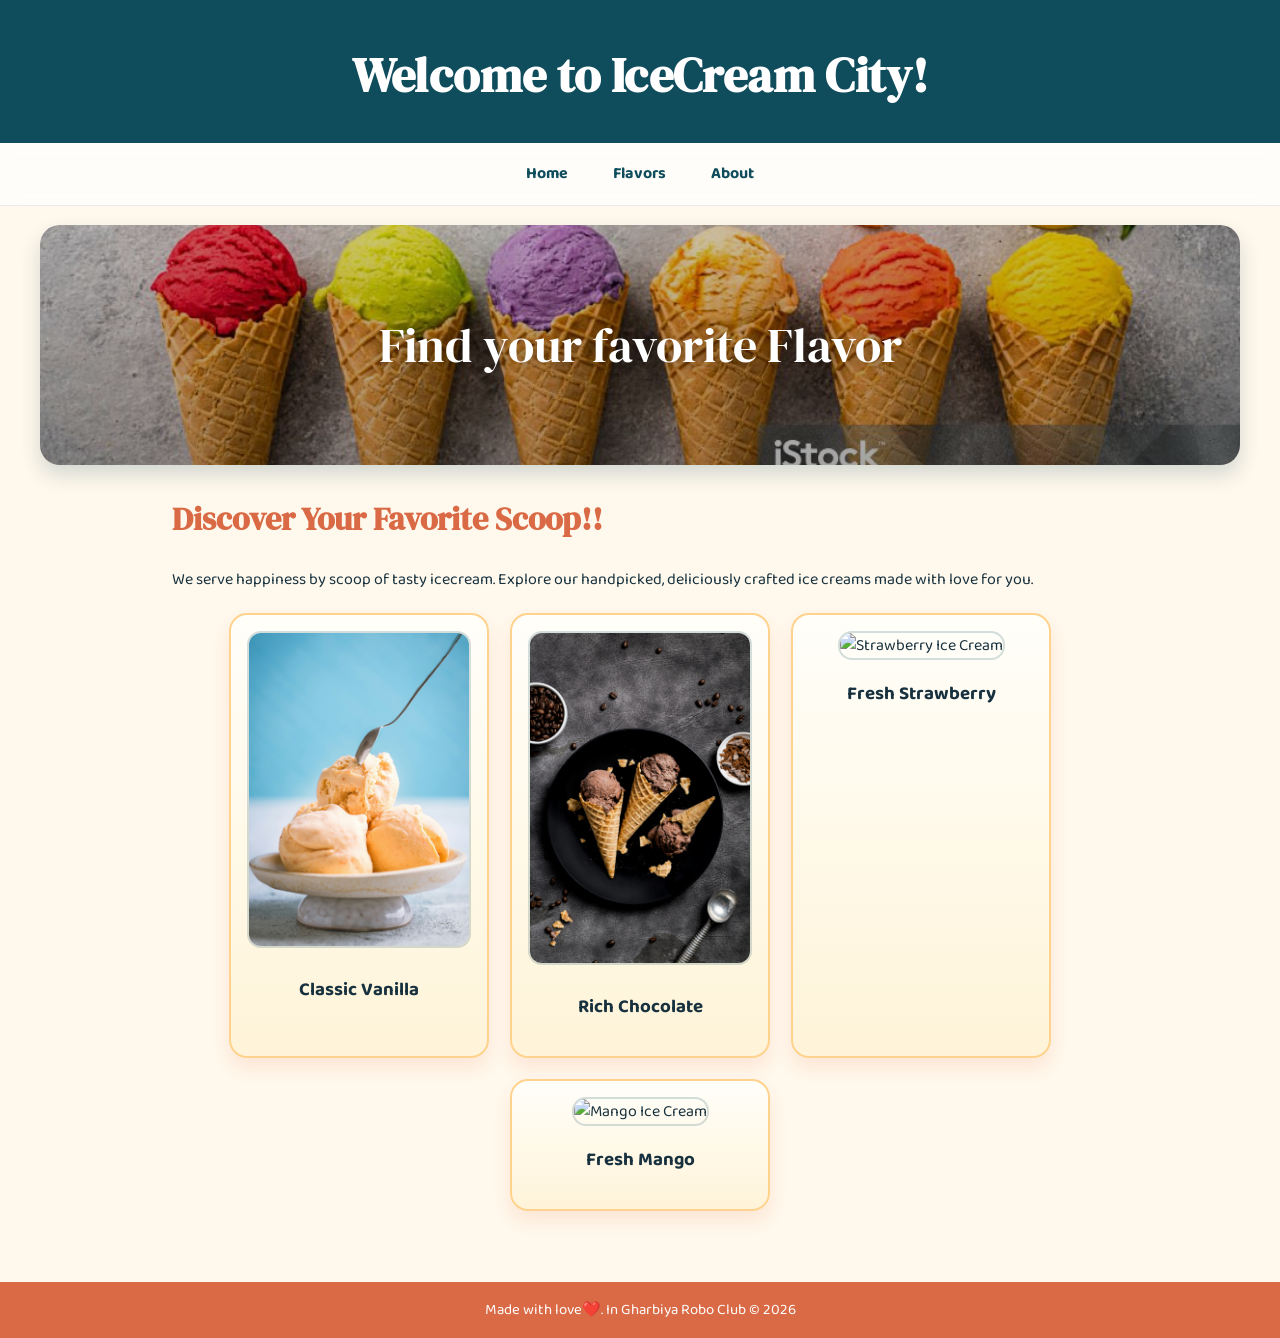
==== index.html @ bb390288 "Add files via upload" ====
<!DOCTYPE html>

<html lang="en">
<head>

  <meta charset="UTF-8">
  <title>Home</title>

  <link rel="icon" type="image/png" href="favicon.ico">

  <link rel="stylesheet" href="styles.css">


</head>
<body>
  

  <header>
    <h1>Welcome to IceCream City!</h1>
  </header>


  <nav>
    <a href="index.html">Home</a>
    <a href="flavors.html">Flavors</a>
    <a href="about.html">About</a>
  </nav>

  <div class="hero">Find your favorite Flavor</div>

  <div class="container">

    <h2>Discover Your Favorite Scoop!!</h2>
    
    <p>We serve happiness by scoop of tasty icecream. Explore our handpicked, deliciously crafted ice creams made with love for you.</p>
    <div class="grid">

      <div class="card">
        <img src="vanillia.jpg" alt="Vanilla Ice Cream" class="ice-cream">
        <h3>Classic Vanilla</h3>
      </div>

      <div class="card">
        <img src="chocolate.jpg" alt="Chocolate Ice Cream" class="ice-cream">
        <h3>Rich Chocolate</h3>
      </div>

      <div class="card">
        <img src="strawberry.jpg" alt="Strawberry Ice Cream" class="ice-cream">
        <h3>Fresh Strawberry</h3>
      </div>

      <div class="card">
        <img src="mango.jpg" alt="Mango Ice Cream" class="ice-cream">
        <h3>Fresh Mango</h3>
      </div>
    </div>
  </div>


  <footer>
    Made with love❤️. In Gharbiya Robo Club &copy; 2026
  </footer>
  
</body>
</html>
---- styles.css ----
@import url('https://fonts.googleapis.com/css2?family=Baloo+2:wght@400;600;700&family=DM+Serif+Display:ital@0;1&display=swap');


:root{
  --ink:#17313e;
  --cream:#fff8ec;
  --mint:#b8e0d2;
  --citrus:#f4a259;
  --berry:#d96a45;
  --deep:#0f4c5c;
  --hero-image:url("istockphoto-2152882568-1024x1024.jpg");
}


*{box-sizing:border-box}


body{
  font-family:'Baloo 2',cursive;
  margin:0;
  color:var(--ink);
  background:var(--cream);
  min-height:100vh;
}

header{

  padding:2.4rem 1rem 2rem;
  text-align:center;
  color:#fff;

  background:var(--deep);
  letter-spacing:.4px;

}


@keyframes sweep{
  0%{background-position:0% 50%}
  50%{background-position:100% 50%}
  100%{background-position:0% 50%}
}


nav{
  display:flex;

  justify-content:center;
  gap:1rem 1.4rem;
  flex-wrap:wrap;

  padding:.85rem .6rem;

  background:rgba(255,255,255,.72);

  backdrop-filter:blur(8px);

  border-bottom:1px solid rgba(15,76,92,.1);

}


nav a{

  text-decoration:none;
  color:var(--deep);

  font-weight:700;
  padding:.3rem .7rem;

  border-radius:999px;

  transition:.2s ease;

}


nav a:hover{

  background:var(--deep);

  color:#fff;
  transform:translateY(-2px);

}

.container{

  max-width:980px;
  margin:0 auto;

  padding:2rem 1.4rem;
}


h1{

  margin:.2rem 0;
  font-family:'DM Serif Display',serif;

  font-size:clamp(2rem,4vw,3rem);

}

h2{

  font-family:'DM Serif Display',serif;
  color:var(--berry);

  margin-top:0;
  font-size:clamp(1.45rem,2.7vw,2rem);
  
}

.hero{
  min-height:240px;
  width:min(95%,1200px);
  margin:1.2rem auto 0;

  border-radius:20px;
  
  display:flex;

  align-items:center;
  justify-content:center;

  padding:1.2rem 1.4rem;
  color:#fff;
  text-align:center;

  font-size:clamp(1.8rem,4.6vw,3rem);
  font-family:'DM Serif Display',serif;

  text-shadow:0 3px 14px rgba(0,0,0,.35);

  background:
    linear-gradient(0deg,rgba(0,0,0,.35),rgba(0,0,0,.2)),
    var(--hero-image) center/cover no-repeat;


  box-shadow:0 10px 20px rgba(15,76,92,.18);
}


.grid{
  display:flex;

  flex-wrap:wrap;
  gap:1.3rem;

  justify-content:center;
  margin-top:1.3rem;

}



.card{
  width:260px;
  padding:1rem;

  border-radius:18px;
  text-align:center;

  background:linear-gradient(180deg,#fffef9,#fff4d9);
  border:2px solid #ffd38d;

  box-shadow:0 10px 18px rgba(229,87,46,.11);
  animation:cardRise .8s ease both;
}


.card:nth-child(1){animation-delay:.1s}
.card:nth-child(2){animation-delay:.20s}
.card:nth-child(3){animation-delay:.35s}



@keyframes cardRise{
  from{transform:translateY(15px) rotate(-.8deg);opacity:0}
  to{transform:translateY(0) rotate(0);opacity:1}
}


.card:hover{
  transform:translateY(-6px) rotate(.4deg);
  box-shadow:0 15px 24px rgba(15,76,92,.2);
}



img.ice-cream{
  width:100%;
  max-width:300px;
  border-radius:14px;
  border:2px solid rgba(15,76,92,.18);
}


ul{padding-left:1.35rem;line-height:1.8}


blockquote{
  margin:1.4rem 0 0;
  padding:1rem 1.1rem;
  border-radius:12px;
  background:var(--cream);

  border-left:4px solid var(--citrus);

  color:#6f3c1f;

  font-style:italic;
}

footer{

  margin-top:2.4rem;
  padding:1rem .8rem;

  text-align:center;
  font-size:.93rem;

  color:#fff;
  background:var(--berry);
}

@media (max-width:680px){
  .hero{

    min-height:180px;
    width:calc(100% - 1.4rem);

    margin:.7rem auto 0;
    padding:1rem;
    align-items:center;
    justify-content:center;

    text-align:center;
  }
  

  .container{padding:1.4rem 1rem}
  .card{width:min(100%,320px)}
}
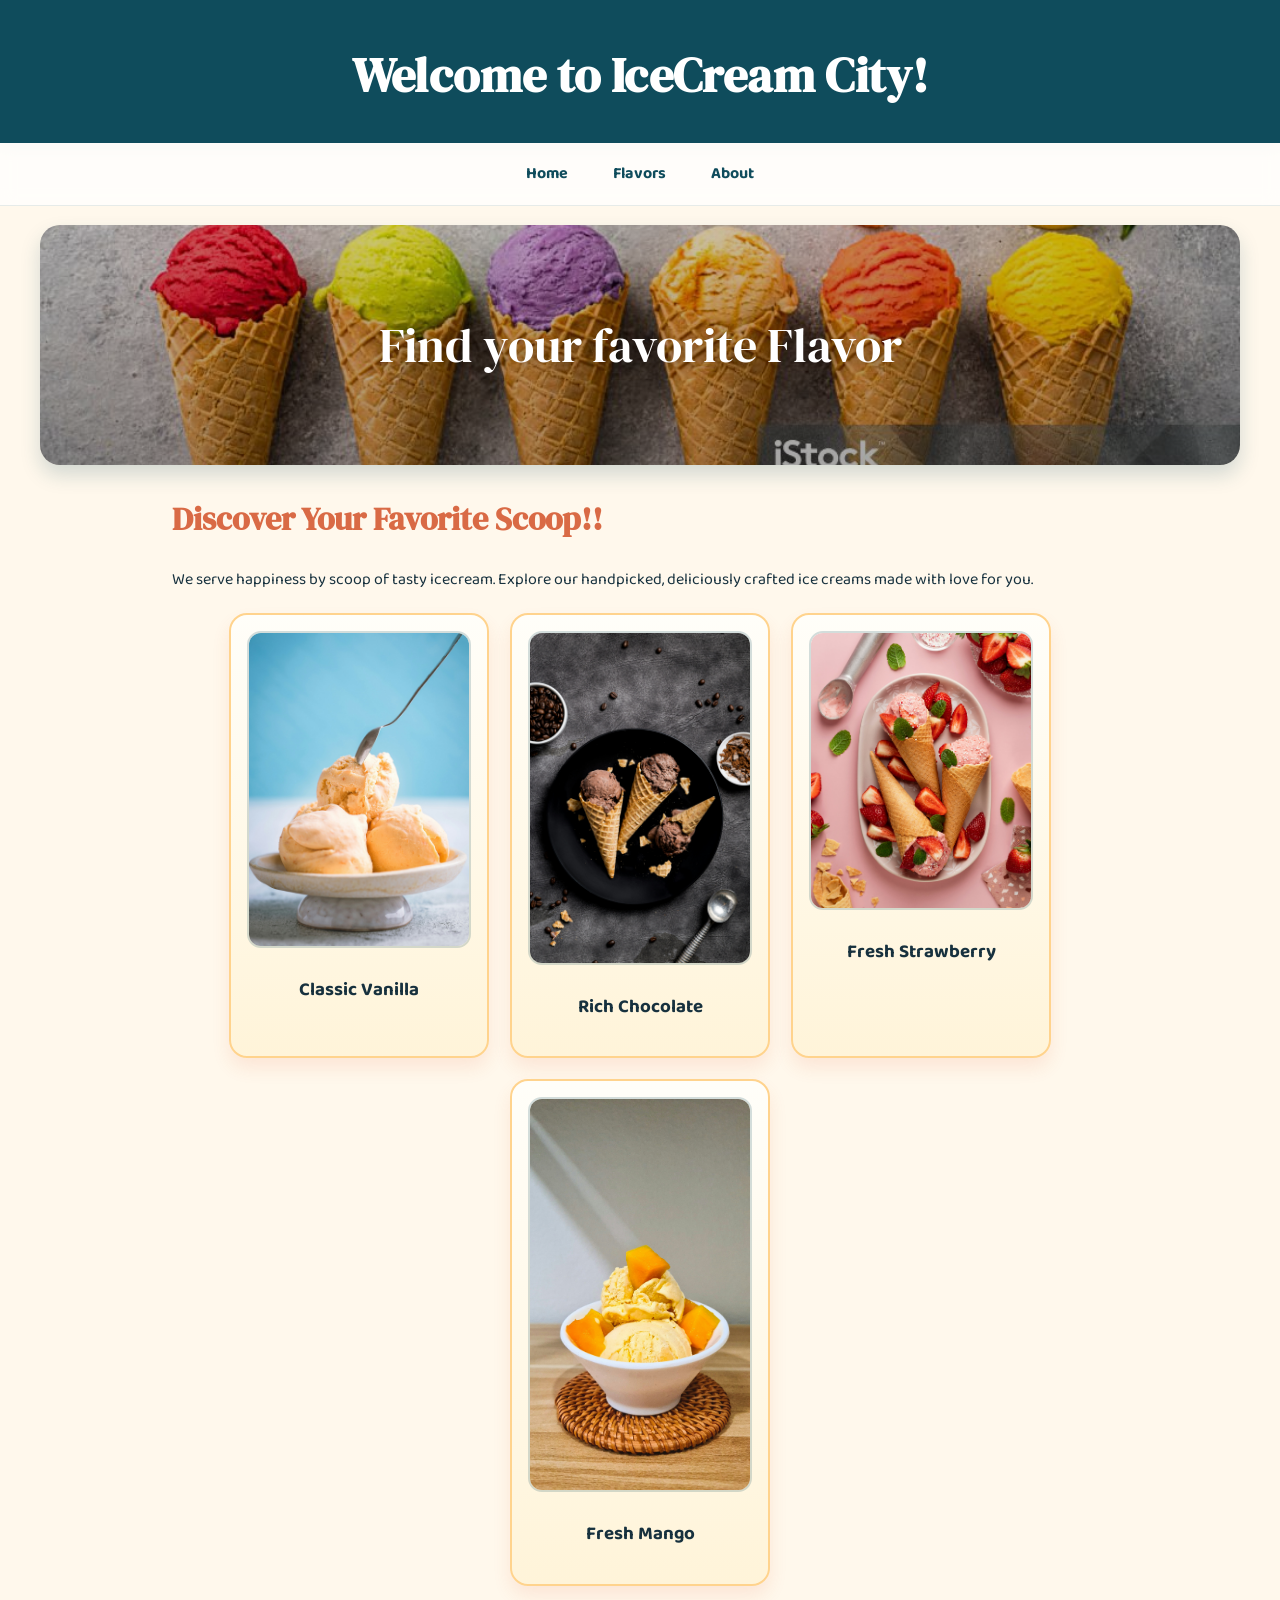
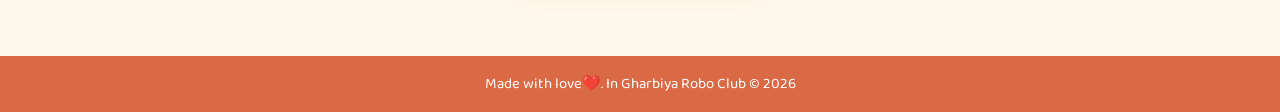
==== commit 02dd3558: "Replace old website files with updated version" ====
--- a/index.html
+++ b/index.html
@@ -46,12 +46,12 @@
       </div>
 
       <div class="card">
-        <img src="strawberry.jpg" alt="Strawberry Ice Cream" class="ice-cream">
+        <img src="Strawberry.jpg" alt="Strawberry Ice Cream" class="ice-cream">
         <h3>Fresh Strawberry</h3>
       </div>
 
       <div class="card">
-        <img src="mango.jpg" alt="Mango Ice Cream" class="ice-cream">
+        <img src="Mango.jpg" alt="Mango Ice Cream" class="ice-cream">
         <h3>Fresh Mango</h3>
       </div>
     </div>
